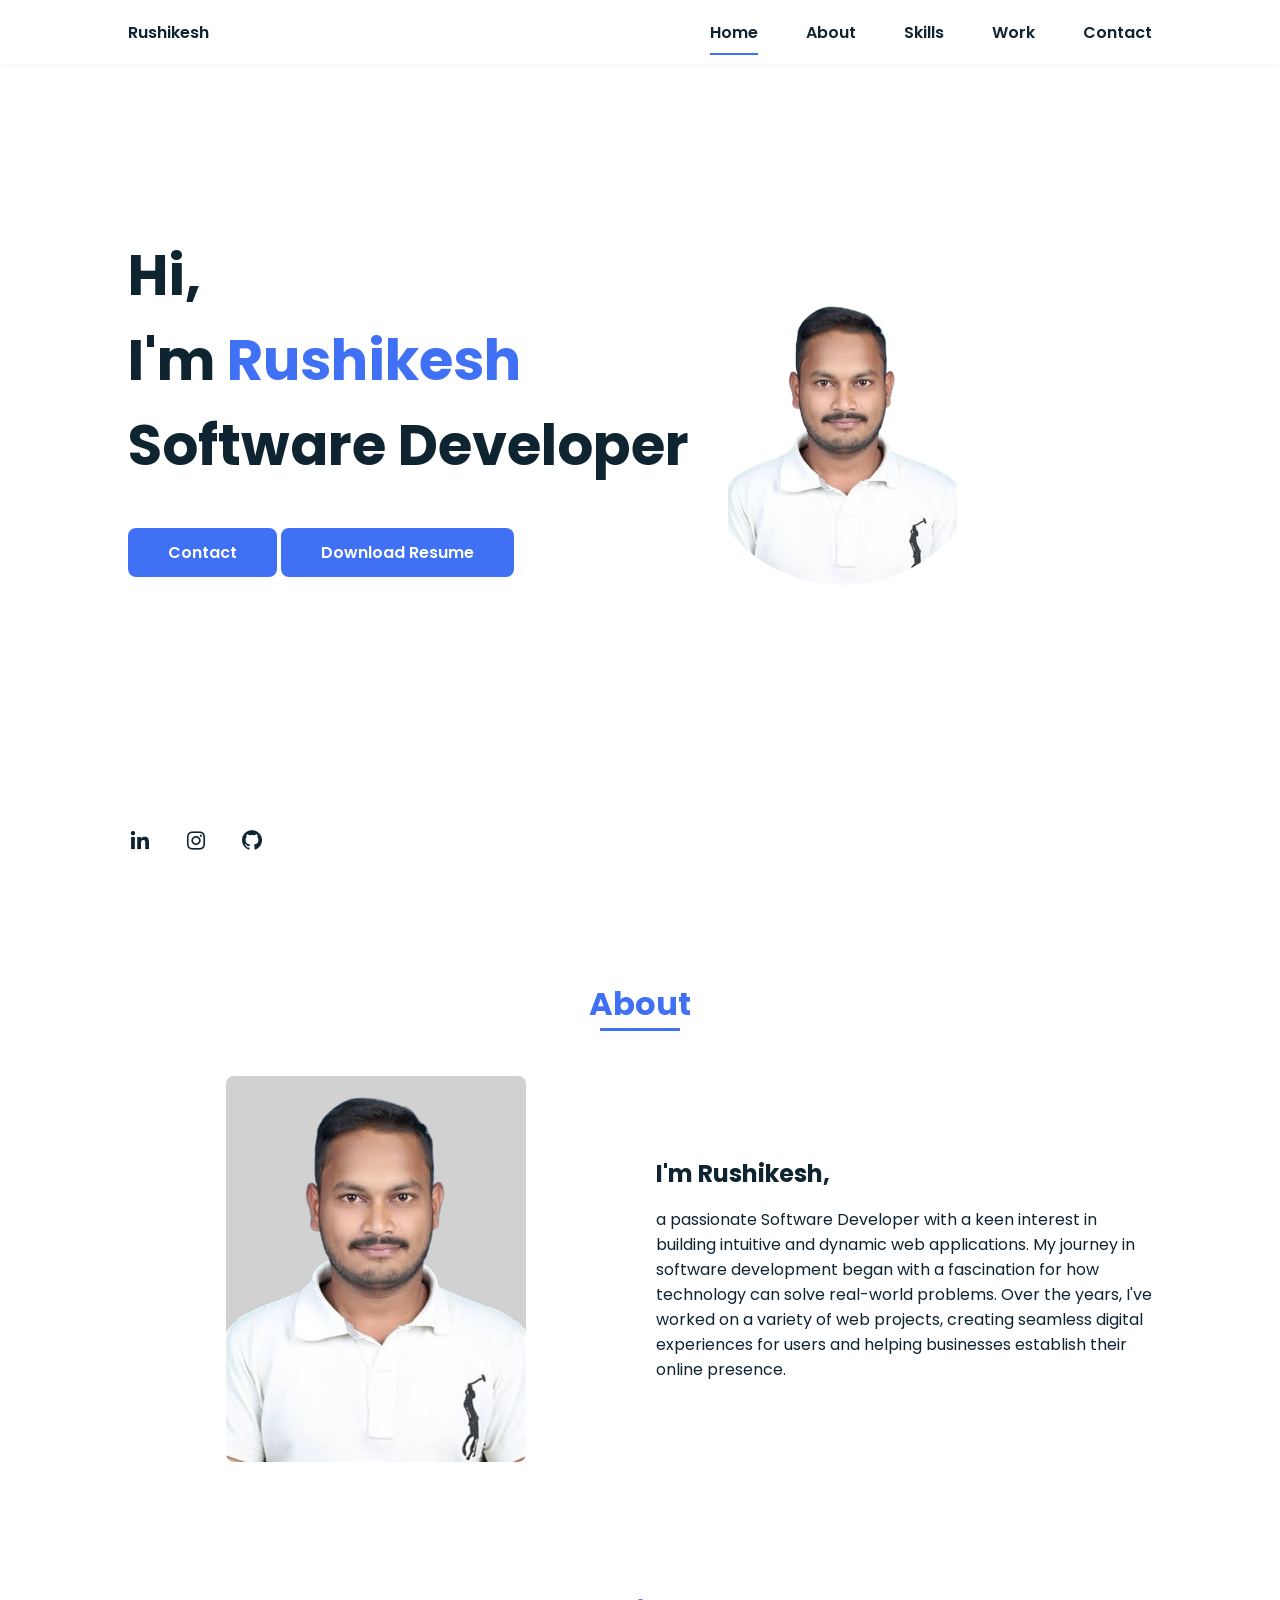
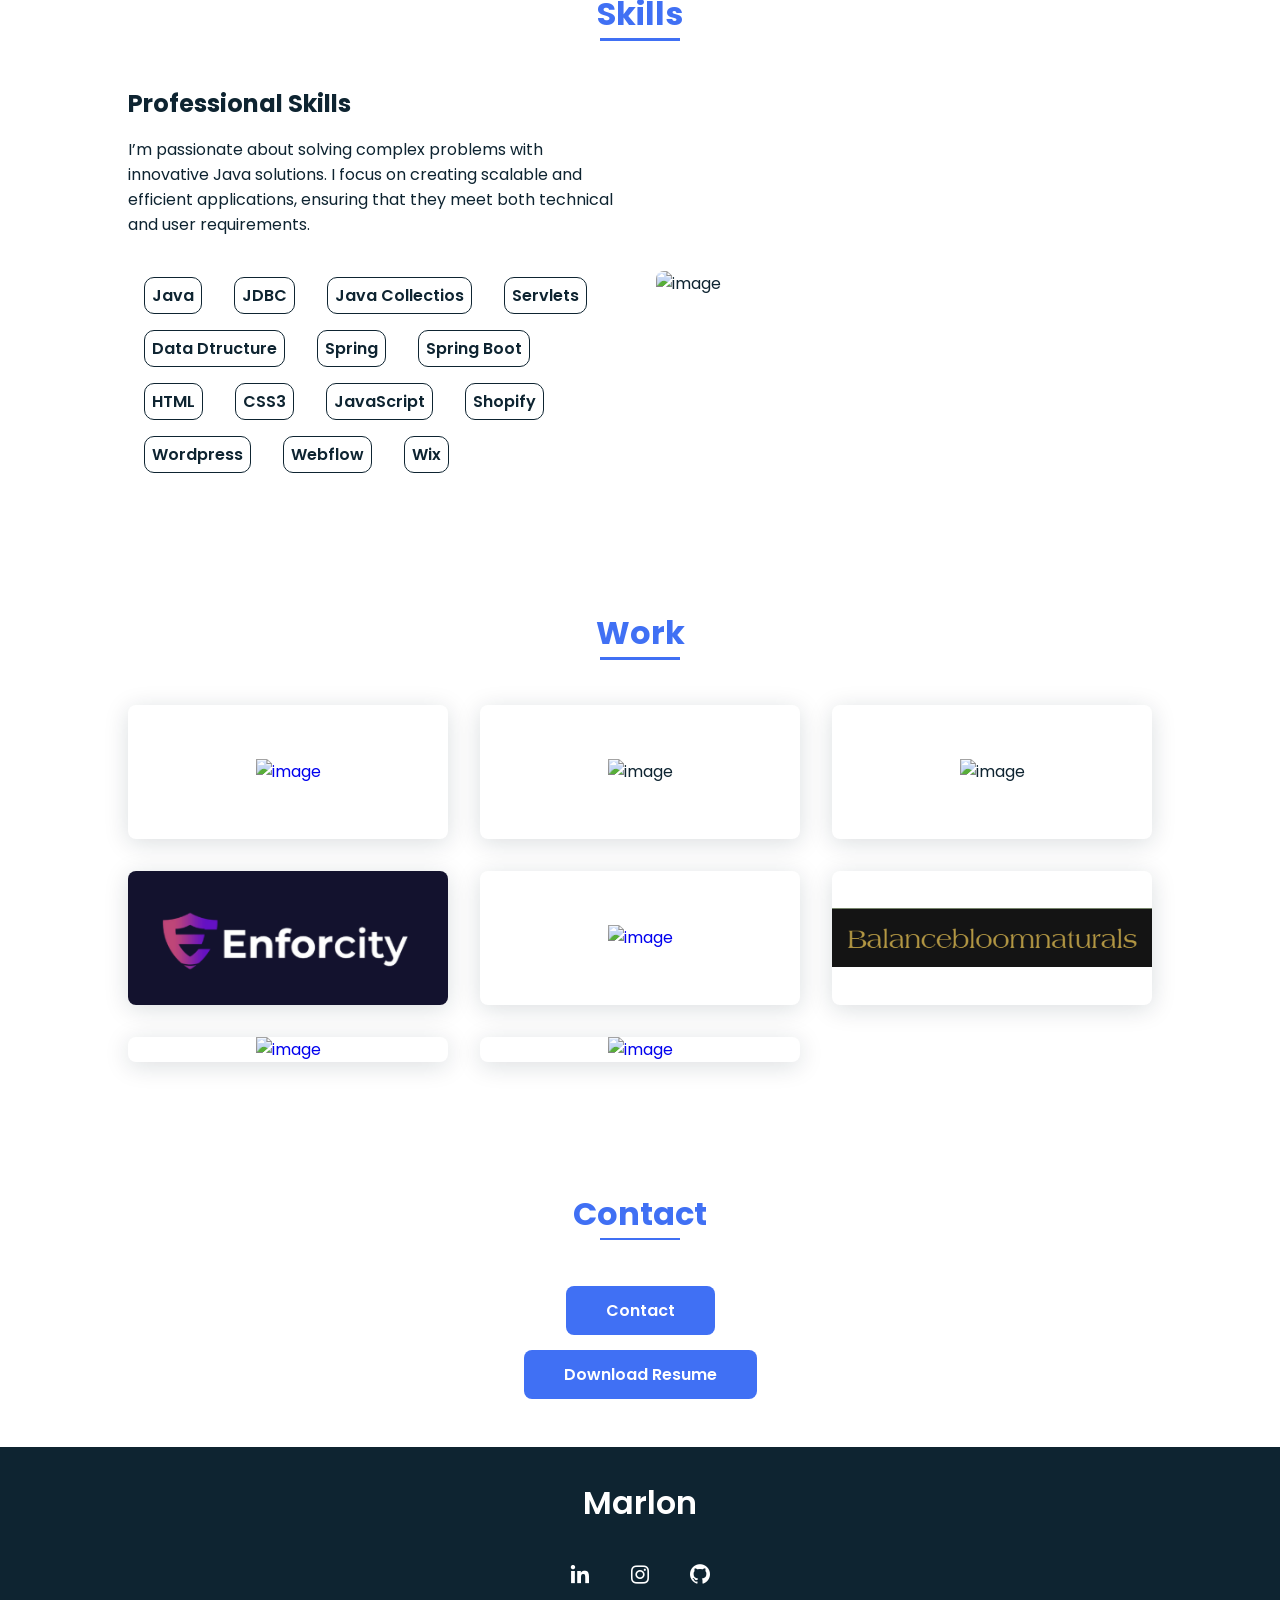
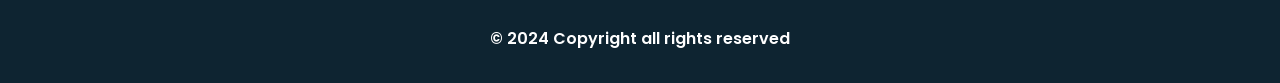
==== Portfolio/index.html @ aaf413ff "Portfolio" ====
<!DOCTYPE html>
<html lang="en">
<head>
    <meta charset="UTF-8">
    <meta name="viewport" content="width=device-width, initial-scale=1.0">
    <title>Personal Portfolio Website</title>
    <link rel="stylesheet" href="style.css">
    <link href='https://unpkg.com/boxicons@2.1.4/css/boxicons.min.css' rel='stylesheet'>
</head>
<body>
    <header class="l-header">
        <nav class="nav bd-grid">
            <div>
                <a href="#" class="nav-logo">Rushikesh</a>
            </div>

            <div class="nav-menu" id="nav-menu">
                <ul class="nav-list">
                    <li class="nav-item"><a href="#home" class="nav-link active">Home</a></li>
                    <li class="nav-item"><a href="#about" class="nav-link">About</a></li>
                    <li class="nav-item"><a href="#skills" class="nav-link">Skills</a></li>
                    <li class="nav-item"><a href="#work" class="nav-link">Work</a></li>
                    <li class="nav-item"><a href="#contact" class="nav-link">Contact</a></li>
                </ul>
            </div>

            <div class="nav-toggle" id="nav-toggle">
                <i class='bx bx-menu'></i>
            </div>

        </nav>
    </header>

    <main class="l-main">
        <section class="home bd-grid" id="home">
            <div class="home-data">
                <h1 class="home-title">Hi, <br>I'm <span class="home-title-color">Rushikesh</span><br> Software Developer</h1>
                <a href="https://mail.google.com/mail/?view=cm&fs=1&to=rushikeshdongare30@gmail.com" class="button gmail">
                  <i class="fab fa-google"></i> <span>Contact</span>
                </a>
                <a class="resume-download button" href="https://drive.google.com/file/d/1S605YGitTdGbk8ojt0wacrILVclGwCkI/view?usp=sharing"> Download Resume </a>
            </div>

            <div class="home-social">
                <a href="https://www.linkedin.com/in/rushikeshdongare/" class="home-social-icon"><i class='bx bxl-linkedin' ></i></a>
                <a href="https://www.instagram.com/_strivingsoul__/" class="home-social-icon"><i class='bx bxl-instagram' ></i></a>
                <a href="https://github.com/Rushikesh-Dongare" class="home-social-icon"><i class='bx bxl-github' ></i></a>
            </div>

            <div class="home-img">
                <img src="Images/Rushikesh_Dongare-removebg-preview.png" alt="image">
            </div>
        </section>

        <section class="about section" id="about">
            <h2 class="section-title">About</h2>

            <div class="about-container bd-grid">
                <div class="about-img">
                    <img src="Images/Rushikesh_Dongare-removebg-preview (1).png" alt="image">
                </div>

                <div>
                    <h2 class="about-subtitle">I'm Rushikesh,</h2>
                    <p class="about-text">a passionate Software Developer with a keen interest in building intuitive and dynamic web applications. My journey in software development began with a fascination for how technology can solve real-world problems. Over the years, I've worked on a variety of web projects, creating seamless digital experiences for users and helping businesses establish their online presence.</p>
                </div>
            </div>
        </section>

        <section class="skills section" id="skills">
            <h2 class="section-title">Skills</h2>

            <div class="skills-container bd-grid">
                <div>
                    <h2 class="skills-subtitle">Professional Skills</h2>
                    <p class="skills-text">I’m passionate about solving complex problems with innovative Java solutions. I focus on creating scalable and efficient applications, ensuring that they meet both technical and user requirements.</p>
					
					<div class="Skills-names">

            <div class="skills-data">
              <div class="skills-names">
                <span class="skills-name">Java</span>
              </div>
            </div>
  
            <div class="skills-data">
              <div class="skills-names">
                <span class="skills-name">JDBC</span>
              </div>
            </div>

            <div class="skills-data">
              <div class="skills-names">
                <span class="skills-name">Java Collectios</span>
              </div>
            </div>

            <div class="skills-data">
              <div class="skills-names">
                <span class="skills-name">Servlets</span>
              </div>
            </div>

            <div class="skills-data">
              <div class="skills-names">
                <span class="skills-name">Data Dtructure</span>
              </div>
            </div>

            <div class="skills-data">
              <div class="skills-names">
                <span class="skills-name">Spring</span>
              </div>
            </div>

            <div class="skills-data">
              <div class="skills-names">
                <span class="skills-name">Spring Boot</span>
              </div>
            </div>

            <div class="skills-data">
              <div class="skills-names">
                <span class="skills-name">HTML</span>
              </div>
            </div>

            <div class="skills-data">
              <div class="skills-names">
                <span class="skills-name">CSS3</span>
              </div>
            </div>

            <div class="skills-data">
              <div class="skills-names">
                <span class="skills-name">JavaScript</span>
              </div>
            </div>

            <div class="skills-data">
              <div class="skills-names">
                <span class="skills-name">Shopify</span>
              </div>
            </div>

            <div class="skills-data">
              <div class="skills-names">
                <span class="skills-name">Wordpress</span>
              </div>
            </div>

            <div class="skills-data">
              <div class="skills-names">
                <span class="skills-name">Webflow</span>
              </div>
            </div>

            <div class="skills-data">
              <div class="skills-names">
                <span class="skills-name">Wix</span>
              </div>
              
            </div>
             
          </div>
          
                    
                    </div>
                    <div>
                    <img src="https://i.postimg.cc/52LWbPyt/work3.jpg" alt="image" class="skills-img">
                </div>
                </div>

               
            </div>
        </section>

        <section class="work section" id="work">
            <h2 class="section-title">Work</h2>

            <div class="work-container bd-grid">
                <div class="work-img">
                  <a href="https://www.memskeepsake.com/">
                    <img src="https://www.memskeepsake.com/cdn/shop/files/square_grid_1080_x_500_px_87490717-d7e6-4324-bbe6-7c8170bc261a_160x.svg?v=1723856207" alt="image">
                  </a>
                </div>

                <div class="work-img">
                  <a herf="https://app.gohighlevel.com/v2/preview/EX9gr2ng6HCl3tFwcx7V?notrack=true">
                    <img src="https://images.leadconnectorhq.com/image/f_webp/q_80/r_1200/u_https://assets.cdn.filesafe.space/W2Z0IKsJVrQBa73txPjD/media/6659bbf5f6139275615e99b3.png" alt="image">
                  </a>
                </div>

                <div class="work-img">
                  <a herf="https://bondiroadballoons.com/">
                    <img src="https://bondiroadballoons.com/cdn/shop/files/1.png?v=1719539415&width=225" alt="image">
                  </a>
                </div>


                <div class="work-img">
                  <a href="https://www.enforcity.com/">
                    <img src="Images/Screenshot 2025-01-11 111302.png" alt="image">
                  </a>
                </div>

                <div class="work-img">
                  <a href="https://www.musicfiends.com/">
                    <img src="https://www.musicfiends.com/wp-content/uploads/2023/09/MF-CatHead-bigRGB-NEW-font9.png" alt="image">
                  </a>  
                </div>

                <div class="work-img">
                    <a href="https://balancebloomnaturals.com/products/unlock-your-natural-vitality-with-bb-shilajit-gummies">
                      <img src="Images/Screenshot 2025-01-11 112907.png" alt="image">
                    </a>
                </div>

                <div class="work-img">
                    <a href="https://dickrinkleclothing.com/collections/frontpage/products/classic-boxer-briefs-1-pack-black-gray">
                      <img src="https://dickrinkleclothing.com/cdn/shop/files/Dick_Rinkle_R_Red.jpg?v=1732878042&width=1200" alt="image">
                    </a>
                </div>

                <div class="work-img">
                  <a href="https://www.campanellas.com/">
                    <img src="https://cdn.prod.website-files.com/6659dfba7a583d4883d4186a/666b3f4a01058ef52f958db3_Campanellas%20Logo%20v6%20Black.svg" alt="image">
                  </a>
              </div>
            </div>
        </section>
        
        <section class="contact section" id="contact">
            <h2 class="section-title">Contact</h2>

            <div class="contact-container bd-grid">
              <a href="https://mail.google.com/mail/?view=cm&fs=1&to=rushikeshdongare30@gmail.com" class="button gmail">
                <i class="fab fa-google"></i> <span>Contact</span>
              </a>
              <a class="resume-download button contact-button11" href="https://drive.google.com/file/d/1S605YGitTdGbk8ojt0wacrILVclGwCkI/view?usp=sharing"> Download Resume </a>
          
            </div>
        </section>
    </main>

    <footer class="footer">
        <p class="footer-title">Marlon</p>

        <div class="footer-social">
            <a href="https://www.linkedin.com/in/rushikeshdongare/" class="footer-icon"><i class='bx bxl-linkedin'></i></a>
            <a href="https://www.instagram.com/_strivingsoul__/" class="footer-icon"><i class='bx bxl-instagram' ></i></a>
            <a href="https://github.com/Rushikesh-Dongare" class="footer-icon"><i class='bx bxl-github' ></i></a>
        </div>

        <p>&#169; 2024 Copyright all rights reserved</p>
    </footer>

    <script src="https://unpkg.com/scrollreveal"></script>
    
    <script src="myscripts.js"></script>
</body>
</html>
---- Portfolio/style.css ----
@import url('https://fonts.googleapis.com/css2?family=Poppins:ital,wght@0,100;0,200;0,300;0,400;0,500;0,600;0,700;0,800;0,900;1,100;1,200;1,300;1,400;1,500;1,600;1,700;1,800;1,900&display=swap');

:root {
    --header-height: 3rem;
    --font-semi: 600;

    --first-color: #4070F4;
    --second-color: #0E2431;

    --body-font: 'Poppins', sans-serif;
    --big-font-size: 2rem;
    --h2-font-size: 1.25rem;
    --normal-font-size: .938rem;

    --mb1: .5rem;
    --mb2: 1rem;
    --mb3: 1.5rem;
    --mb4: 2rem;
    --mb5: 2.5rem;
    --mb6: 3rem;

    --z-back: -10;
    --z-normal: 1;
    --z-tooltip: 10;
    --z-fixed: 100;
}

@media screen and (min-width: 768px) {
    :root {
        --big-font-size: 3.5rem;
        --h2-font-size: 2rem;
        --normal-font-size: 1rem;
    }
}

*, ::before, ::after { box-sizing: border-box; }
html { scroll-behavior: smooth; }

body {
    margin: var(--header-height) 0 0 0;
    font-family: var(--body-font);
    font-size: var(--normal-font-size);
    color: var(--second-color);
}

h1, h2, p { margin: 0; }

ul {
    margin: 0;
    padding: 0;
    list-style: none;
}

a { text-decoration: none; }

img {
    max-width: 100%;
    height: auto;
    display: block;
}

.section-title {
    position: relative;
    font-size: var(--h2-font-size);
    color: var(--first-color);
    margin-top: var(--mb2);
    margin-bottom: var(--mb4);
    text-align: center;
}

    .section-title::after {
        position: absolute;
        content: '';
        width: 64px;
        height: 0.18rem;
        left: 0;
        right: 0;
        margin: auto;
        top: 2rem;
        background-color: var(--first-color);
    }

.section {
    padding-top: 3rem;
    padding-bottom: 2rem;
}

.bd-grid {
    max-width: 1024px;
    display: grid;
    grid-template-columns: 100%;
    grid-column-gap: 2rem;
    width: calc(100% - 2rem);
    margin-left: var(--mb2);
    margin-right: var(--mb2);
}

.l-header {
    width: 100%;
    position: fixed;
    top: 0;
    left: 0;
    z-index: var(--z-fixed);
    background-color: #ffffff;
    box-shadow: 0 1px 4px rgba(146, 161, 176, .15);
}

.nav {
    height: var(--header-height);
    display: flex;
    justify-content: space-between;
    align-items: center;
    font-weight: var(--font-semi);
}

.nav-item { margin-bottom: var(--mb4); }
.nav-link { position: relative; color: #ffffff; }
    .nav-link:hover { position: relative; }
        .nav-link:hover::after {
            position: absolute;
            content: '';
            width: 100%;
            height: 0.18rem;
            left: 0;
            top: 2rem;
            background-color: var(--first-color);
        }

.nav-logo { color: var(--second-color); }
.nav-toggle {
    color: var(--second-color);
    font-size: 1.5rem;
    cursor: pointer;
}

.active::after {
    position: absolute;
    content: '';
    width: 100%;
    height: 0.18rem;
    left: 0;
    top: 2rem;
    background-color: var(--first-color);
}

.home { height: calc(100vh - 3rem); row-gap: 1rem; }
.home-data { align-self: center; }
.home-title { font-size: var(--big-font-size); margin-bottom: var(--mb5); }
.home-title-color { color: var(--first-color); }
.home-social { display: flex; flex-direction: column; }
.home-social-icon {
    width: max-content;
    margin-bottom: var(--mb2);
    font-size: 1.5rem;
    color: var(--second-color);
    transition: .3s;
}

    .home-social-icon:hover { color: var(--first-color); }

.home-img {
    position: absolute;
    right: 0;
    bottom: 0;
    width: 295px;
}

.home-img img {
    width: 295px;
    height: 295px;
    border-radius: 50%;
    object-fit: contain;
}

.button {
    display: inline-block;
    background-color: var(--first-color);
    color: #ffffff;
    padding: 0.75rem 2.5rem;
    font-weight: var(--font-semi);
    border-radius: .5rem;
}

    .button:hover { box-shadow: 0 10px 36px rgba(0, 0, 0, .15); }

/*ABOUT*/

.about-container { row-gap: 2rem; text-align: center; }
.about-subtitle { margin-bottom: var(--mb2); }
.about-img { justify-self: center; }
    .about-img img { width: 200px; border-radius: .5rem; }

/*SKILLS*/
.Skills-names {
    display: flex;
    flex-wrap: wrap;
}
.skills-names {
    border: 1px solid;
    border-radius: 10px;
    padding: 5px 7px;
}
.skills-container { row-gap: 2rem; text-align: center; }
.skills-subtitle { margin-bottom: var(--mb2); }
.skills-text { margin-bottom: var(--mb4); }
.skills-data {
    display: flex;
    justify-content: space-between;
    align-items: center;
    position: relative;
    font-weight: var(--font-semi);
    padding: 0.5rem 1rem;
    margin-bottom: 0px;
    border-radius: .5rem;
    
}

.skills-icon {
    font-size: 2rem;
    margin-right: var(--mb2);
    color: var(--first-color);
}

.skills-names {
    display: flex;
    align-items: center;
}

.skills-bar {
    position: absolute;
    left: 0;
    bottom: 0;
    background-color: var(--first-color);
    height: 0.25rem;
    border-radius: .5rem;
    z-index: var(--z-back);
}

.skills-html { width: 95%; }
.skills-css { width: 85%; }
.skills-js { width: 65%; }
.skills-ux { width: 85%; }
.skills-img { border-radius: .5rem; }

/*WORK*/

.work { text-align: center; }
.work-container { row-gap: 2rem; }
.work-img {
    box-shadow: 0 4px 25px rgba(14, 36, 49, .15);
    border-radius: .5rem;
    overflow: hidden;
}
.work-img {
    display: flex;
    justify-content: center;
    align-items: center;
}
    .work-img img { transition: 1s; cursor: pointer; }
        .work-img img:hover { transform: scale(1.1); }

/*CONTACT*/
.contact-input {
    width: 100%;
    font-size: var(--normal-font-size);
    font-weight: var(--font-semi);
    padding: 1rem;
    border-radius: .5rem;
    border: 1px solid var(--second-color);
    outline: none;
    margin-bottom: var(--mb4);
}

.contact-button {
    display: block;
    border: none;
    outline: none;
    font-size: var(--normal-font-size);
    cursor: pointer;
    margin-left: auto;
}

/*FOOTER*/

.footer {
    background-color: var(--second-color);
    color: #ffffff;
    text-align: center;
    font-weight: var(--font-semi);
    padding: 2rem 0;
}

.footer-title {
    font-size: 2rem;
    margin-bottom: var(--mb4);
}

.footer-social { margin-bottom: var(--mb4); }

.footer-icon {
    font-size: 1.5rem;
    color: #ffffff;
    margin: 0 var(--mb2);
}

a.resume-download.button.contact-button11 {
    margin-top: 15px;
}
/*MEDIA QUERIES*/

@media screen and (min-width: 769px) {
    body { margin: 0; }
    .section { padding-top: 4rem; padding-bottom: 3rem; }
    .section-title { margin-bottom: var(--mb6); }
        .section-title::after { width: 80px; top: 3rem; }

    .nav { height: calc(var(--header-height) + 1rem); }
    .nav-list { display: flex; padding-top: 0; }
    .nav-item { margin-left: var(--mb6); margin-bottom: 0; }
    .nav-toggle { display: none; }
    .nav-link { color: var(--second-color); }

    .home { height: 100vh; }
    .home-data { align-self: flex-end; }

    .home-social {
        padding-top: 0;
        padding-bottom: 2.5rem;
        flex-direction: row;
        align-self: flex-end;
    }

    .home-social-icon { margin-bottom: 0; margin-right: var(--mb4); }
    .home-img { width: 457px; height: 475px; bottom: 15%; }

    .about-container, .skills-container { 
        grid-template-columns: repeat(2, 1fr);
        align-items: center;
        text-align: initial;
    }

    .about-img img { width: 300px; }

    .work-container {
        grid-template-columns: repeat(3, 1fr);
        grid-template-rows: repeat(2, 1fr);
        column-gap: 2rem;
    }

    .contact-form { width: 460px; }
    .contact-container { justify-items: center; }
}

@media screen and (min-width: 1024px) {
    .bd-grid { margin-left: auto; margin-right: auto; }
    .home-img { right: 10%; }
}

@media screen and (max-width: 768px) {
    .nav-menu {
        position: fixed;
        top: var(--header-height);
        right: -100%;
        width: 80%;
        height: 100%;
        padding: 2rem;
        background-color: var(--second-color);
        transition: .5s;
    }

    .show { right: 0; }

    h1.home-title {
        margin-bottom: 5px;
    }
    a.resume-download.button {
        margin-top: 3px;
    }
}
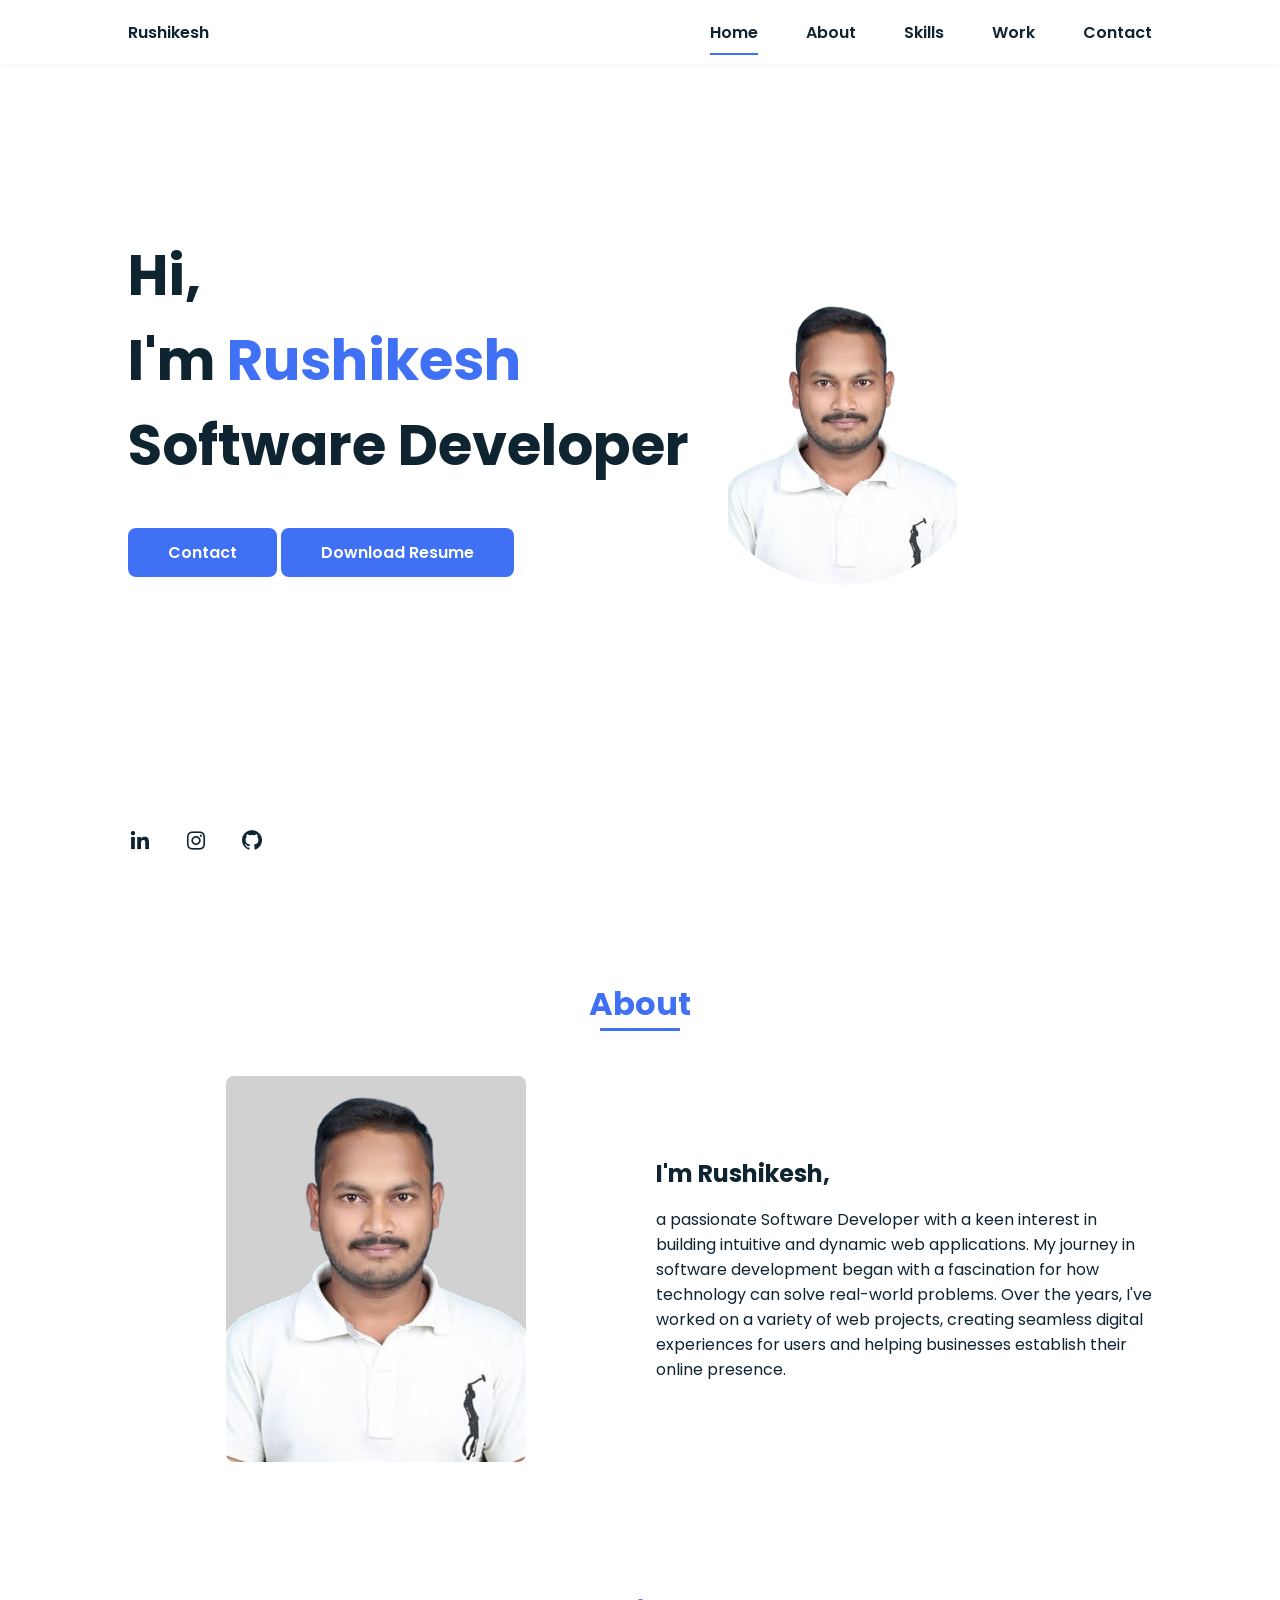
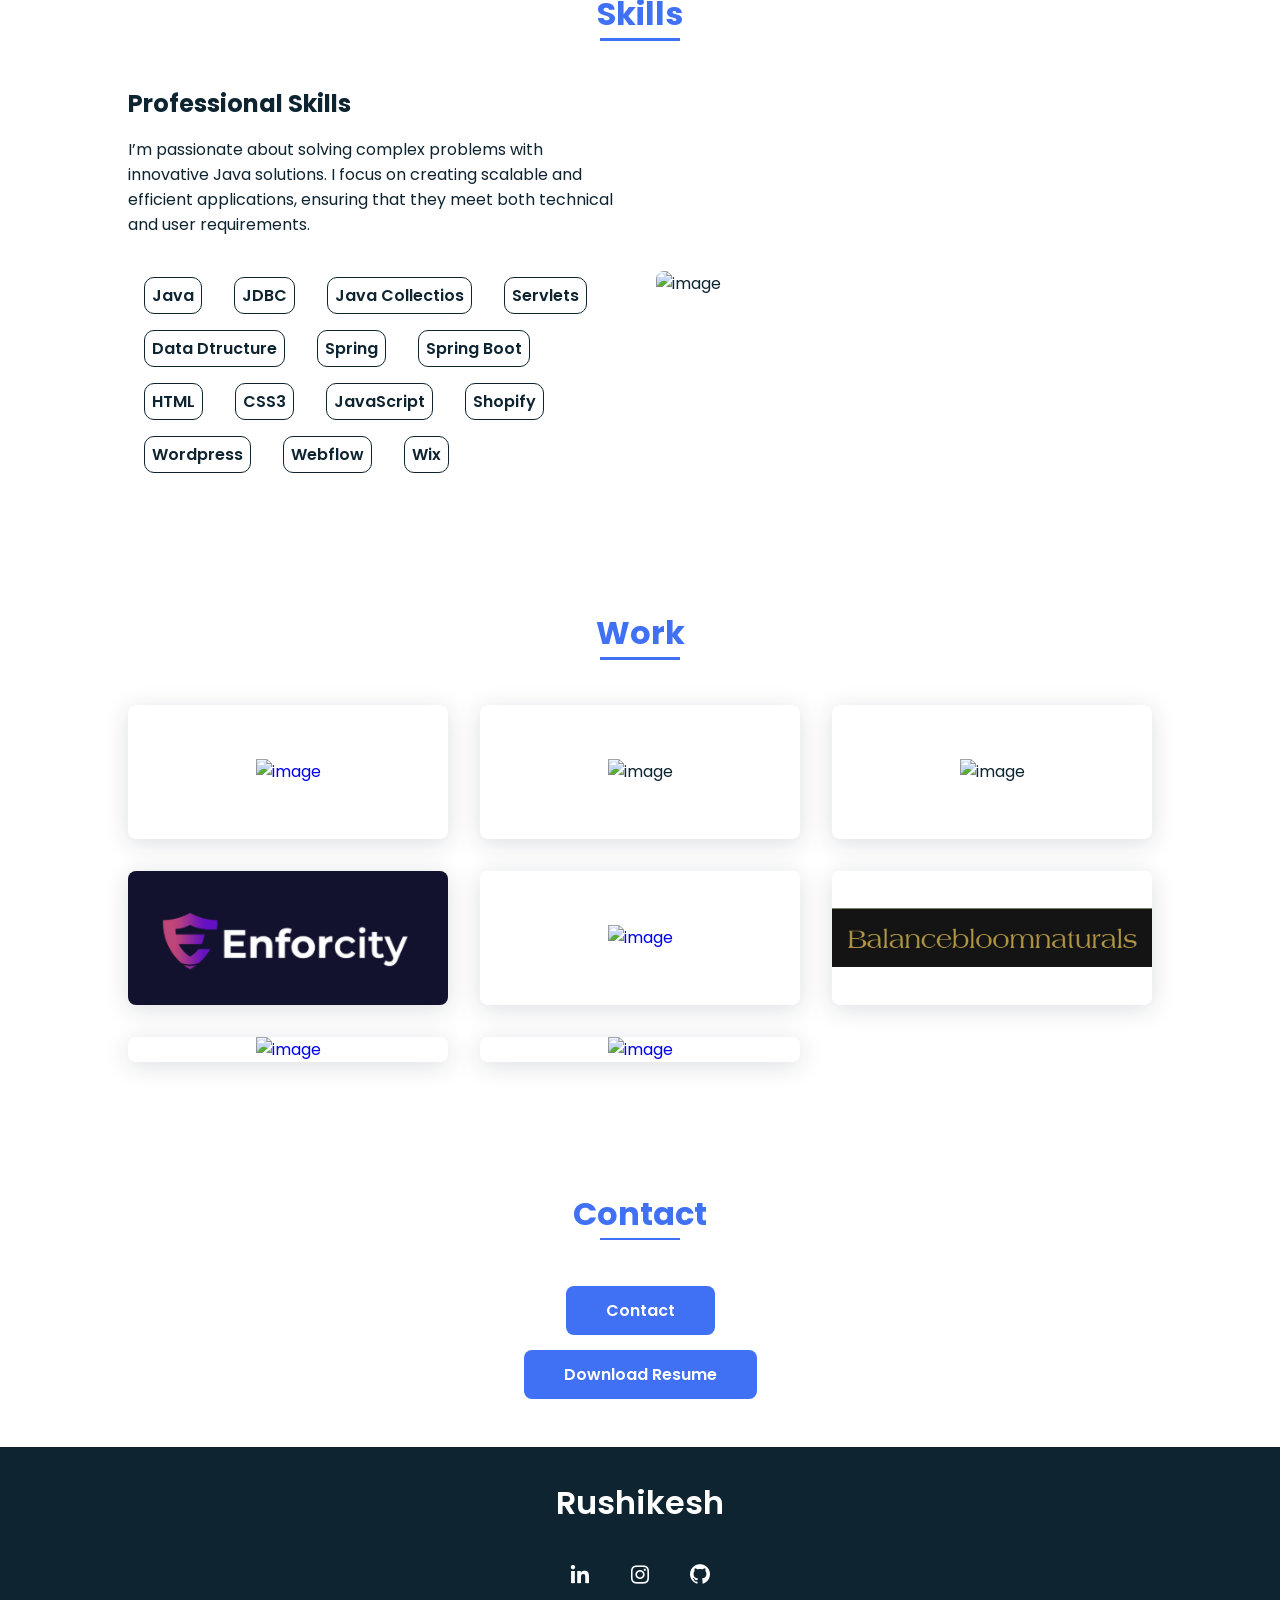
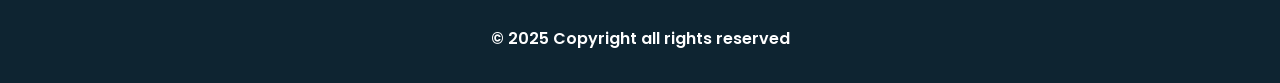
==== commit e1dbe9b4: "Update index.html" ====
--- a/Portfolio/index.html
+++ b/Portfolio/index.html
@@ -244,7 +244,7 @@
     </main>
 
     <footer class="footer">
-        <p class="footer-title">Marlon</p>
+        <p class="footer-title">Rushikesh</p>
 
         <div class="footer-social">
             <a href="https://www.linkedin.com/in/rushikeshdongare/" class="footer-icon"><i class='bx bxl-linkedin'></i></a>
@@ -252,11 +252,11 @@
             <a href="https://github.com/Rushikesh-Dongare" class="footer-icon"><i class='bx bxl-github' ></i></a>
         </div>
 
-        <p>&#169; 2024 Copyright all rights reserved</p>
+        <p>&#169; 2025 Copyright all rights reserved</p>
     </footer>
 
     <script src="https://unpkg.com/scrollreveal"></script>
     
     <script src="myscripts.js"></script>
 </body>
-</html>+</html>
